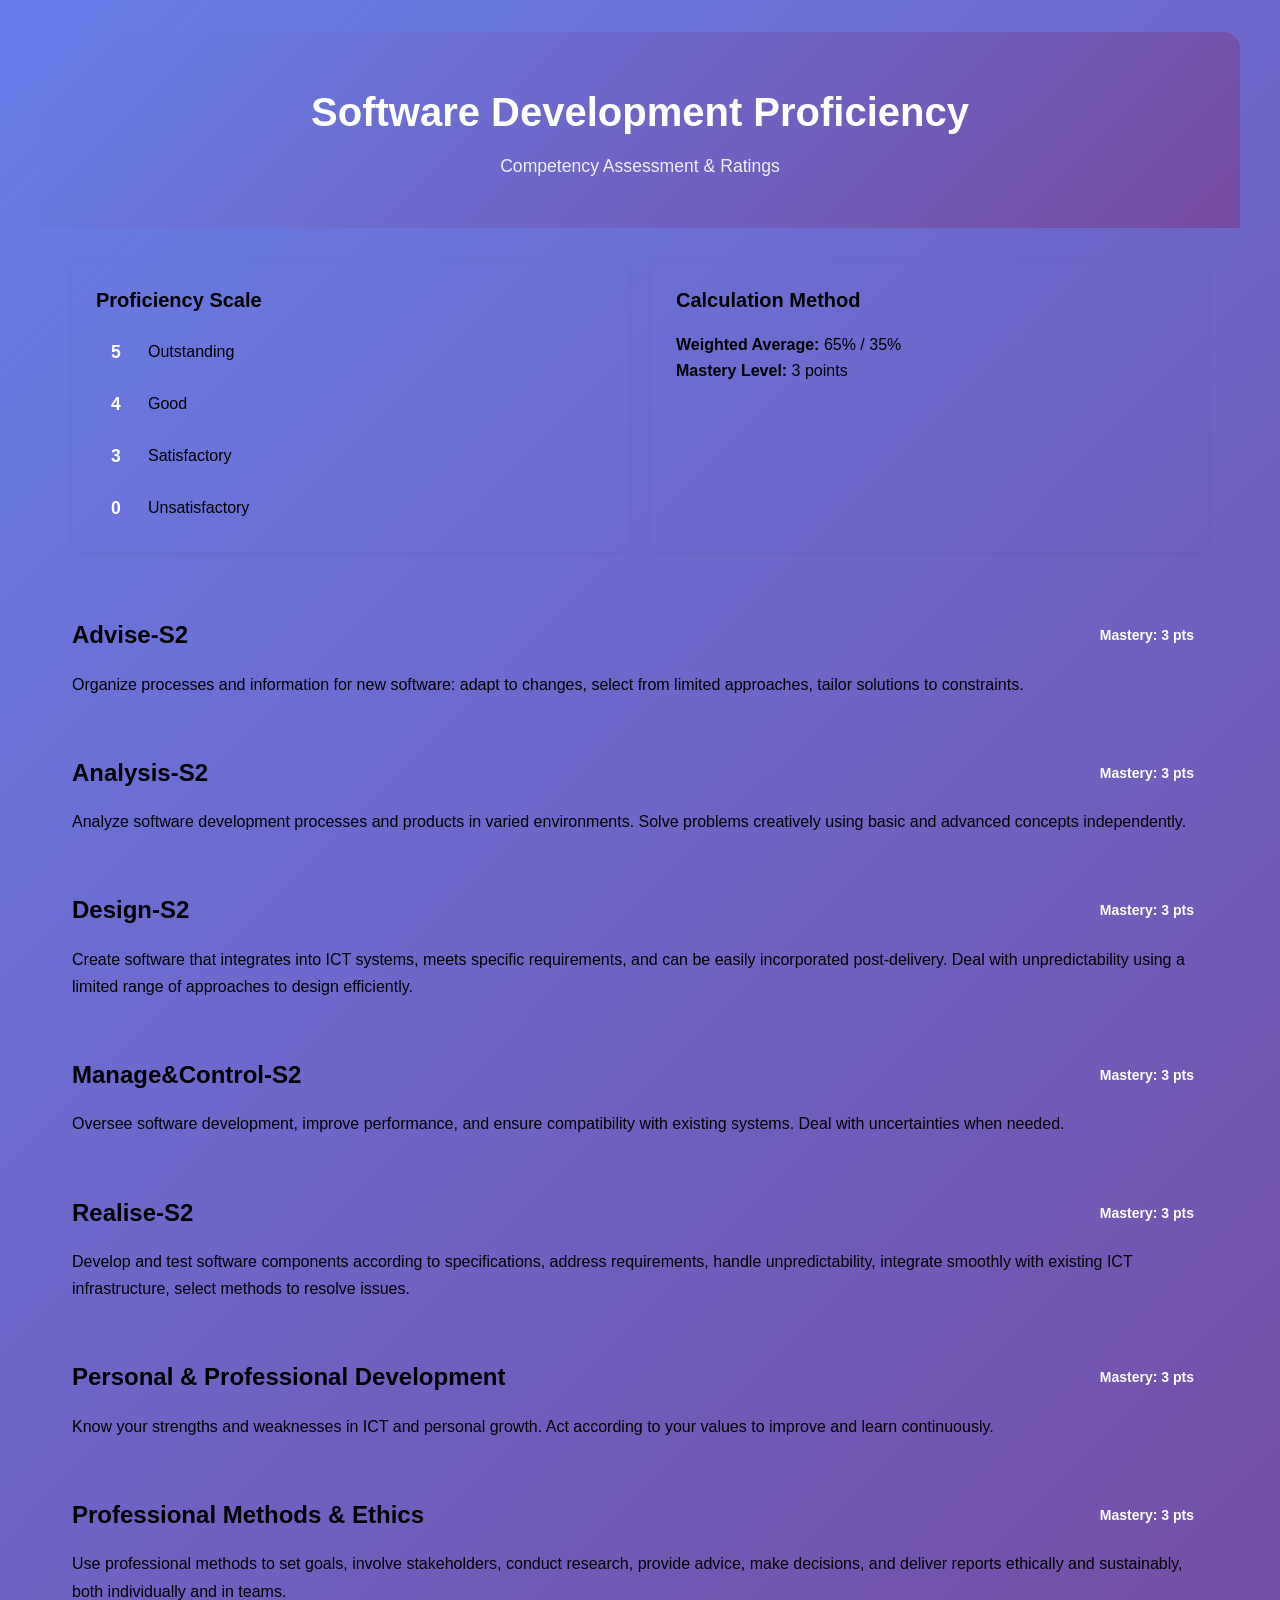
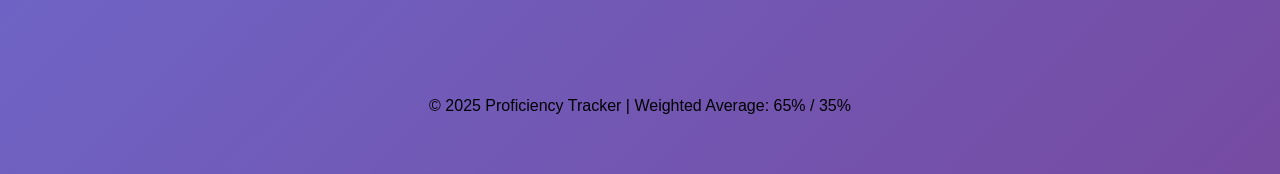
==== index.html @ 9badc114 "Rename index to index.html" ====
<!DOCTYPE html>
<html lang="en">
<head>
    <meta charset="UTF-8">
    <meta name="viewport" content="width=device-width, initial-scale=1.0">
    <title>Proficiency Tracker - Software Development</title>
    <link rel="stylesheet" href="styles.css">
</head>
<body>
    <div class="container">
        <header>
            <h1>Software Development Proficiency</h1>
            <p class="subtitle">Competency Assessment & Ratings</p>
        </header>

        <div class="info-section">
            <div class="info-card">
                <h3>Proficiency Scale</h3>
                <div class="rating-legend">
                    <div class="legend-item">
                        <span class="badge outstanding">5</span>
                        <span>Outstanding</span>
                    </div>
                    <div class="legend-item">
                        <span class="badge good">4</span>
                        <span>Good</span>
                    </div>
                    <div class="legend-item">
                        <span class="badge satisfactory">3</span>
                        <span>Satisfactory</span>
                    </div>
                    <div class="legend-item">
                        <span class="badge unsatisfactory">0</span>
                        <span>Unsatisfactory</span>
                    </div>
                </div>
            </div>
            <div class="info-card">
                <h3>Calculation Method</h3>
                <p><strong>Weighted Average:</strong> 65% / 35%</p>
                <p><strong>Mastery Level:</strong> 3 points</p>
            </div>
        </div>

        <div class="competencies">
            <div class="competency-card">
                <div class="competency-header">
                    <h2>Advise-S2</h2>
                    <span class="mastery-badge">Mastery: 3 pts</span>
                </div>
                <p class="description">Organize processes and information for new software:  adapt to changes, select from limited approaches, tailor solutions to constraints.</p>
                <div class="rating-bars">
                    <div class="rating-bar">
                        <div class="bar-fill" data-rating="5" style="width: 100%"></div>
                    </div>
                </div>
            </div>

            <div class="competency-card">
                <div class="competency-header">
                    <h2>Analysis-S2</h2>
                    <span class="mastery-badge">Mastery: 3 pts</span>
                </div>
                <p class="description">Analyze software development processes and products in varied environments. Solve problems creatively using basic and advanced concepts independently.</p>
                <div class="rating-bars">
                    <div class="rating-bar">
                        <div class="bar-fill" data-rating="5" style="width: 100%"></div>
                    </div>
                </div>
            </div>

            <div class="competency-card">
                <div class="competency-header">
                    <h2>Design-S2</h2>
                    <span class="mastery-badge">Mastery: 3 pts</span>
                </div>
                <p class="description">Create software that integrates into ICT systems, meets specific requirements, and can be easily incorporated post-delivery. Deal with unpredictability using a limited range of approaches to design efficiently.</p>
                <div class="rating-bars">
                    <div class="rating-bar">
                        <div class="bar-fill" data-rating="5" style="width: 100%"></div>
                    </div>
                </div>
            </div>

            <div class="competency-card">
                <div class="competency-header">
                    <h2>Manage&Control-S2</h2>
                    <span class="mastery-badge">Mastery: 3 pts</span>
                </div>
                <p class="description">Oversee software development, improve performance, and ensure compatibility with existing systems. Deal with uncertainties when needed.</p>
                <div class="rating-bars">
                    <div class="rating-bar">
                        <div class="bar-fill" data-rating="5" style="width: 100%"></div>
                    </div>
                </div>
            </div>

            <div class="competency-card">
                <div class="competency-header">
                    <h2>Realise-S2</h2>
                    <span class="mastery-badge">Mastery: 3 pts</span>
                </div>
                <p class="description">Develop and test software components according to specifications, address requirements, handle unpredictability, integrate smoothly with existing ICT infrastructure, select methods to resolve issues.</p>
                <div class="rating-bars">
                    <div class="rating-bar">
                        <div class="bar-fill" data-rating="5" style="width: 100%"></div>
                    </div>
                </div>
            </div>

            <div class="competency-card">
                <div class="competency-header">
                    <h2>Personal & Professional Development</h2>
                    <span class="mastery-badge">Mastery: 3 pts</span>
                </div>
                <p class="description">Know your strengths and weaknesses in ICT and personal growth. Act according to your values to improve and learn continuously. </p>
                <div class="rating-bars">
                    <div class="rating-bar">
                        <div class="bar-fill" data-rating="5" style="width: 100%"></div>
                    </div>
                </div>
            </div>

            <div class="competency-card">
                <div class="competency-header">
                    <h2>Professional Methods & Ethics</h2>
                    <span class="mastery-badge">Mastery: 3 pts</span>
                </div>
                <p class="description">Use professional methods to set goals, involve stakeholders, conduct research, provide advice, make decisions, and deliver reports ethically and sustainably, both individually and in teams.</p>
                <div class="rating-bars">
                    <div class="rating-bar">
                        <div class="bar-fill" data-rating="5" style="width:  100%"></div>
                    </div>
                </div>
            </div>
        </div>

        <footer>
            <p>© 2025 Proficiency Tracker | Weighted Average: 65% / 35%</p>
        </footer>
    </div>

    <script src="script.js"></script>
</body>
</html>
---- styles.css ----
* {
    margin: 0;
    padding: 0;
    box-sizing: border-box;
}

: root {
    --primary: #2563eb;
    --secondary: #64748b;
    --outstanding: #10b981;
    --good: #3b82f6;
    --satisfactory: #f59e0b;
    --unsatisfactory: #ef4444;
    --bg-light: #f8fafc;
    --bg-white: #ffffff;
    --text-dark: #1e293b;
    --text-light: #64748b;
    --border: #e2e8f0;
    --shadow: rgba(0, 0, 0, 0.1);
}

body {
    font-family: -apple-system, BlinkMacSystemFont, 'Segoe UI', Roboto, 'Helvetica Neue', Arial, sans-serif;
    background: linear-gradient(135deg, #667eea 0%, #764ba2 100%);
    color: var(--text-dark);
    line-height: 1.6;
    min-height: 100vh;
    padding: 2rem 1rem;
}

.container {
    max-width: 1200px;
    margin: 0 auto;
    background: var(--bg-white);
    border-radius: 16px;
    box-shadow: 0 20px 60px var(--shadow);
    overflow: hidden;
}

header {
    background: linear-gradient(135deg, #667eea 0%, #764ba2 100%);
    color: white;
    padding: 3rem 2rem;
    text-align: center;
}

header h1 {
    font-size: 2.5rem;
    font-weight: 700;
    margin-bottom: 0.5rem;
}

.subtitle {
    font-size: 1.1rem;
    opacity: 0.9;
}

.info-section {
    display: grid;
    grid-template-columns: repeat(auto-fit, minmax(300px, 1fr));
    gap: 1.5rem;
    padding: 2rem;
    background: var(--bg-light);
    border-bottom: 2px solid var(--border);
}

.info-card {
    background: var(--bg-white);
    padding: 1.5rem;
    border-radius: 12px;
    box-shadow: 0 2px 8px rgba(0, 0, 0, 0.05);
}

.info-card h3 {
    color: var(--primary);
    margin-bottom: 1rem;
    font-size: 1.25rem;
}

.rating-legend {
    display: flex;
    flex-direction: column;
    gap: 0.75rem;
}

.legend-item {
    display: flex;
    align-items: center;
    gap: 0.75rem;
}

.badge {
    display: inline-flex;
    align-items: center;
    justify-content: center;
    width: 40px;
    height: 40px;
    border-radius: 8px;
    color: white;
    font-weight: 600;
    font-size: 1.1rem;
}

.badge.outstanding {
    background: var(--outstanding);
}

.badge.good {
    background: var(--good);
}

.badge.satisfactory {
    background: var(--satisfactory);
}

.badge.unsatisfactory {
    background: var(--unsatisfactory);
}

.competencies {
    padding: 2rem;
    display: grid;
    gap: 1.5rem;
}

. competency-card {
    background: var(--bg-white);
    border: 2px solid var(--border);
    border-radius: 12px;
    padding: 1.5rem;
    transition: all 0.3s ease;
}

.competency-card:hover {
    border-color: var(--primary);
    box-shadow: 0 8px 24px rgba(102, 126, 234, 0.15);
    transform: translateY(-2px);
}

.competency-header {
    display: flex;
    justify-content: space-between;
    align-items: center;
    margin-bottom: 1rem;
    flex-wrap: wrap;
    gap: 0.5rem;
}

.competency-header h2 {
    color: var(--primary);
    font-size: 1.5rem;
    font-weight: 600;
}

.mastery-badge {
    background: var(--satisfactory);
    color: white;
    padding: 0.375rem 0.875rem;
    border-radius: 20px;
    font-size: 0.875rem;
    font-weight: 600;
}

.description {
    color: var(--text-light);
    margin-bottom: 1.25rem;
    line-height: 1.7;
}

.rating-bars {
    display: flex;
    flex-direction: column;
    gap: 0.5rem;
}

.rating-bar {
    background: var(--bg-light);
    height: 12px;
    border-radius: 6px;
    overflow:  hidden;
    position: relative;
}

.bar-fill {
    height: 100%;
    border-radius: 6px;
    background: linear-gradient(90deg, var(--good), var(--primary));
    transition: width 1s ease;
    position: relative;
}

. bar-fill::after {
    content: attr(data-rating);
    position: absolute;
    right: 8px;
    top: 50%;
    transform: translateY(-50%);
    color: white;
    font-size: 0.75rem;
    font-weight: 600;
}

footer {
    background: var(--bg-light);
    text-align: center;
    padding: 1.5rem;
    color: var(--text-light);
    border-top: 2px solid var(--border);
}

@media (max-width: 768px) {
    body {
        padding: 1rem;
    }

    header h1 {
        font-size: 1.875rem;
    }

    . subtitle {
        font-size: 1rem;
    }

    .info-section,
    .competencies {
        padding: 1rem;
    }

    .competency-header {
        flex-direction: column;
        align-items: flex-start;
    }
}
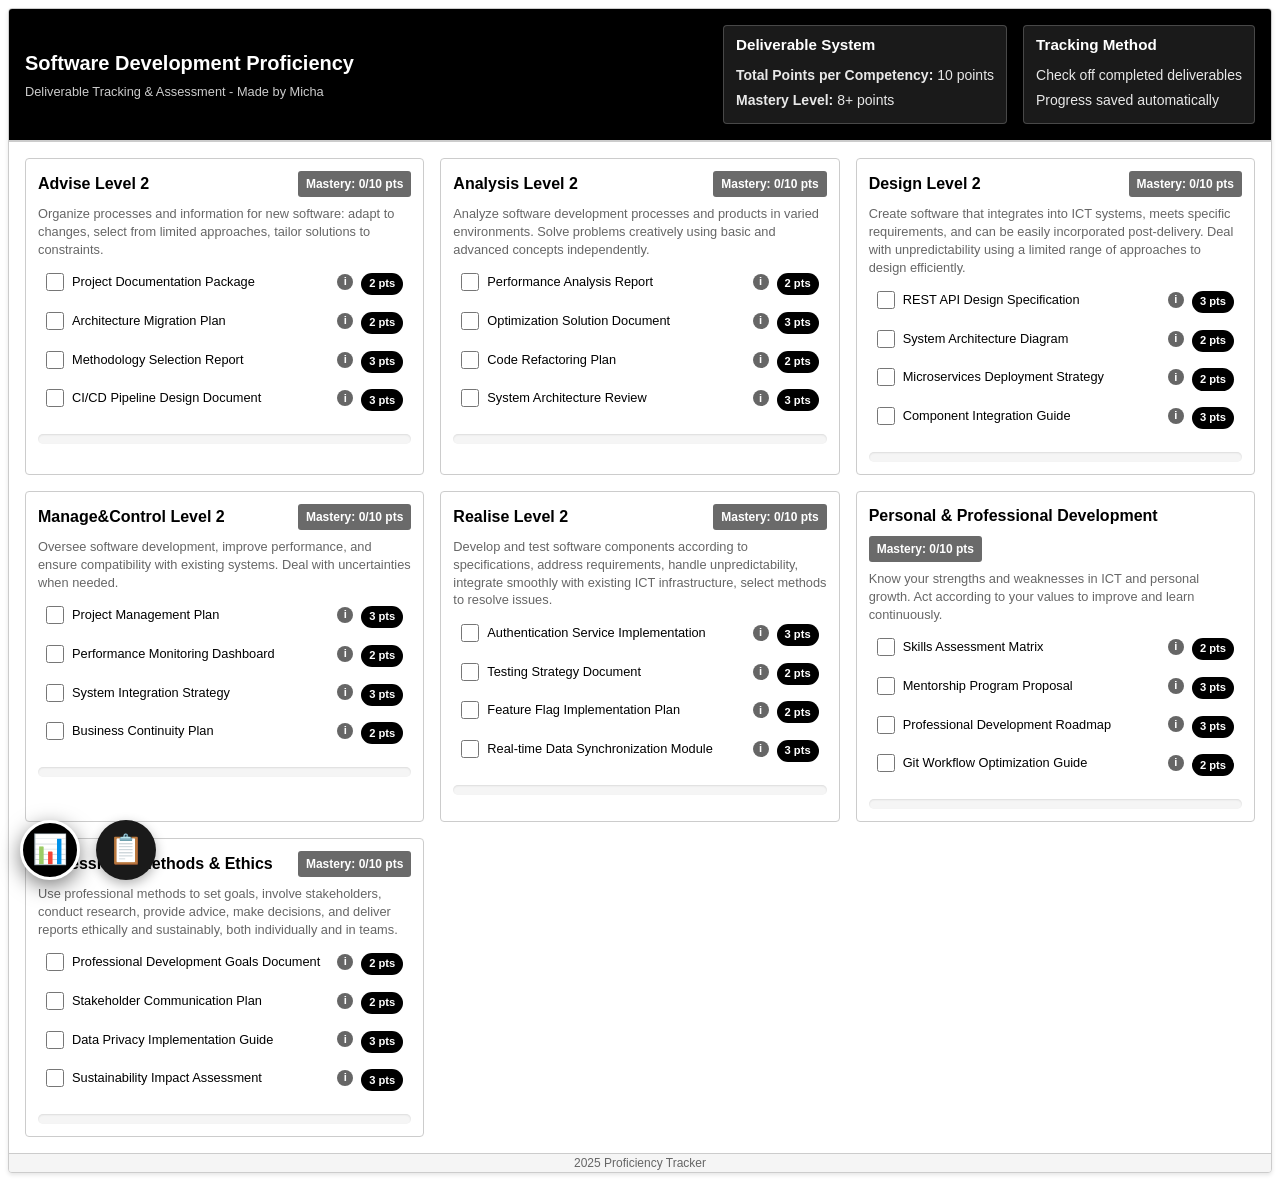
==== commit d6d7d8f5: "latest updates, new interface" ====
--- a/index.html
+++ b/index.html
@@ -7,136 +7,41 @@
     <link rel="stylesheet" href="styles.css">
 </head>
 <body>
+    <!-- Floating Navigation Buttons -->
+    <div class="floating-nav">
+        <a href="index.html" class="floating-btn active" title="KPI Tracker">
+            <span class="icon">📊</span>
+        </a>
+        <a href="projectoverview.html" class="floating-btn" title="Project Overview">
+            <span class="icon">📋</span>
+        </a>
+    </div>
     <div class="container">
-        <header>
-            <h1>Software Development Proficiency</h1>
-            <p class="subtitle">Competency Assessment & Ratings</p>
-        </header>
-
-        <div class="info-section">
-            <div class="info-card">
-                <h3>Proficiency Scale</h3>
-                <div class="rating-legend">
-                    <div class="legend-item">
-                        <span class="badge outstanding">5</span>
-                        <span>Outstanding</span>
-                    </div>
-                    <div class="legend-item">
-                        <span class="badge good">4</span>
-                        <span>Good</span>
-                    </div>
-                    <div class="legend-item">
-                        <span class="badge satisfactory">3</span>
-                        <span>Satisfactory</span>
-                    </div>
-                    <div class="legend-item">
-                        <span class="badge unsatisfactory">0</span>
-                        <span>Unsatisfactory</span>
-                    </div>
+        <div class="top-bar">
+            <div class="title-section">
+                <h1>Software Development Proficiency</h1>
+                <p class="subtitle">Deliverable Tracking & Assessment - Made by Micha</p>
+            </div>
+            <div class="info-section">
+                <div class="info-card">
+                    <h3>Deliverable System</h3>
+                    <p><strong>Total Points per Competency:</strong> 10 points</p>
+                    <p><strong>Mastery Level:</strong> 8+ points</p>
                 </div>
-            </div>
-            <div class="info-card">
-                <h3>Calculation Method</h3>
-                <p><strong>Weighted Average:</strong> 65% / 35%</p>
-                <p><strong>Mastery Level:</strong> 3 points</p>
-            </div>
-        </div>
-
-        <div class="competencies">
-            <div class="competency-card">
-                <div class="competency-header">
-                    <h2>Advise-S2</h2>
-                    <span class="mastery-badge">Mastery: 3 pts</span>
-                </div>
-                <p class="description">Organize processes and information for new software:  adapt to changes, select from limited approaches, tailor solutions to constraints.</p>
-                <div class="rating-bars">
-                    <div class="rating-bar">
-                        <div class="bar-fill" data-rating="5" style="width: 100%"></div>
-                    </div>
-                </div>
-            </div>
-
-            <div class="competency-card">
-                <div class="competency-header">
-                    <h2>Analysis-S2</h2>
-                    <span class="mastery-badge">Mastery: 3 pts</span>
-                </div>
-                <p class="description">Analyze software development processes and products in varied environments. Solve problems creatively using basic and advanced concepts independently.</p>
-                <div class="rating-bars">
-                    <div class="rating-bar">
-                        <div class="bar-fill" data-rating="5" style="width: 100%"></div>
-                    </div>
-                </div>
-            </div>
-
-            <div class="competency-card">
-                <div class="competency-header">
-                    <h2>Design-S2</h2>
-                    <span class="mastery-badge">Mastery: 3 pts</span>
-                </div>
-                <p class="description">Create software that integrates into ICT systems, meets specific requirements, and can be easily incorporated post-delivery. Deal with unpredictability using a limited range of approaches to design efficiently.</p>
-                <div class="rating-bars">
-                    <div class="rating-bar">
-                        <div class="bar-fill" data-rating="5" style="width: 100%"></div>
-                    </div>
-                </div>
-            </div>
-
-            <div class="competency-card">
-                <div class="competency-header">
-                    <h2>Manage&Control-S2</h2>
-                    <span class="mastery-badge">Mastery: 3 pts</span>
-                </div>
-                <p class="description">Oversee software development, improve performance, and ensure compatibility with existing systems. Deal with uncertainties when needed.</p>
-                <div class="rating-bars">
-                    <div class="rating-bar">
-                        <div class="bar-fill" data-rating="5" style="width: 100%"></div>
-                    </div>
-                </div>
-            </div>
-
-            <div class="competency-card">
-                <div class="competency-header">
-                    <h2>Realise-S2</h2>
-                    <span class="mastery-badge">Mastery: 3 pts</span>
-                </div>
-                <p class="description">Develop and test software components according to specifications, address requirements, handle unpredictability, integrate smoothly with existing ICT infrastructure, select methods to resolve issues.</p>
-                <div class="rating-bars">
-                    <div class="rating-bar">
-                        <div class="bar-fill" data-rating="5" style="width: 100%"></div>
-                    </div>
-                </div>
-            </div>
-
-            <div class="competency-card">
-                <div class="competency-header">
-                    <h2>Personal & Professional Development</h2>
-                    <span class="mastery-badge">Mastery: 3 pts</span>
-                </div>
-                <p class="description">Know your strengths and weaknesses in ICT and personal growth. Act according to your values to improve and learn continuously. </p>
-                <div class="rating-bars">
-                    <div class="rating-bar">
-                        <div class="bar-fill" data-rating="5" style="width: 100%"></div>
-                    </div>
-                </div>
-            </div>
-
-            <div class="competency-card">
-                <div class="competency-header">
-                    <h2>Professional Methods & Ethics</h2>
-                    <span class="mastery-badge">Mastery: 3 pts</span>
-                </div>
-                <p class="description">Use professional methods to set goals, involve stakeholders, conduct research, provide advice, make decisions, and deliver reports ethically and sustainably, both individually and in teams.</p>
-                <div class="rating-bars">
-                    <div class="rating-bar">
-                        <div class="bar-fill" data-rating="5" style="width:  100%"></div>
-                    </div>
+                <div class="info-card">
+                    <h3>Tracking Method</h3>
+                    <p>Check off completed deliverables</p>
+                    <p>Progress saved automatically</p>
                 </div>
             </div>
         </div>
 
+        <div class="competencies" id="competencies-container">
+            <!-- Competencies will be loaded dynamically from kpis.json -->
+        </div>
+
         <footer>
-            <p>© 2025 Proficiency Tracker | Weighted Average: 65% / 35%</p>
+            <p>2025 Proficiency Tracker</p>
         </footer>
     </div>
 
--- a/styles.css
+++ b/styles.css
@@ -4,136 +4,183 @@
     box-sizing: border-box;
 }
 
-: root {
-    --primary: #2563eb;
-    --secondary: #64748b;
-    --outstanding: #10b981;
-    --good: #3b82f6;
-    --satisfactory: #f59e0b;
-    --unsatisfactory: #ef4444;
-    --bg-light: #f8fafc;
+/* Floating Navigation Buttons */
+.floating-nav {
+    position: fixed;
+    left: 20px;
+    bottom: 20px;
+    display: flex;
+    flex-direction: row;
+    gap: 1rem;
+    z-index: 1000;
+}
+
+.floating-btn {
+    width: 60px;
+    height: 60px;
+    background: #1a1a1a;
+    color: white;
+    border-radius: 50%;
+    display: flex;
+    align-items: center;
+    justify-content: center;
+    text-decoration: none;
+    box-shadow: 0 4px 12px rgba(0, 0, 0, 0.3);
+    transition: all 0.3s ease;
+    cursor: pointer;
+}
+
+.floating-btn:hover {
+    transform: scale(1.1);
+    background: #333;
+    box-shadow: 0 6px 16px rgba(0, 0, 0, 0.4);
+}
+
+.floating-btn.active {
+    background: #000;
+    box-shadow: 0 6px 20px rgba(0, 0, 0, 0.5);
+    border: 3px solid #fff;
+}
+
+.floating-btn .icon {
+    font-size: 1.8rem;
+}
+
+:root {
+    --primary: #000000;
+    --secondary: #666666;
+    --outstanding: #2a2a2a;
+    --good: #4a4a4a;
+    --satisfactory: #6a6a6a;
+    --unsatisfactory: #d0d0d0;
+    --bg-light: #f5f5f5;
     --bg-white: #ffffff;
-    --text-dark: #1e293b;
-    --text-light: #64748b;
-    --border: #e2e8f0;
+    --text-dark: #000000;
+    --text-light: #666666;
+    --border: #cccccc;
     --shadow: rgba(0, 0, 0, 0.1);
 }
 
 body {
     font-family: -apple-system, BlinkMacSystemFont, 'Segoe UI', Roboto, 'Helvetica Neue', Arial, sans-serif;
-    background: linear-gradient(135deg, #667eea 0%, #764ba2 100%);
+    background: #ffffff;
     color: var(--text-dark);
-    line-height: 1.6;
+    line-height: 1.5;
     min-height: 100vh;
-    padding: 2rem 1rem;
+    padding: 0.5rem;
 }
 
 .container {
-    max-width: 1200px;
+    max-width: 1400px;
     margin: 0 auto;
     background: var(--bg-white);
-    border-radius: 16px;
-    box-shadow: 0 20px 60px var(--shadow);
+    border: 1px solid var(--border);
+    border-radius: 4px;
+    box-shadow: 0 2px 4px var(--shadow);
     overflow: hidden;
 }
 
 header {
-    background: linear-gradient(135deg, #667eea 0%, #764ba2 100%);
-    color: white;
-    padding: 3rem 2rem;
+    background: #000000;
+    color: white;
+    padding: 1rem;
     text-align: center;
+    border-bottom: 2px solid var(--border);
 }
 
 header h1 {
-    font-size: 2.5rem;
+    font-size: 1.5rem;
     font-weight: 700;
+    margin-bottom: 0.25rem;
+}
+
+.subtitle {
+    font-size: 0.875rem;
+    opacity: 0.9;
+}
+
+.top-bar {
+    background: #000000;
+    color: white;
+    padding: 1rem;
+    display: flex;
+    justify-content: space-between;
+    align-items: center;
+    border-bottom: 2px solid var(--border);
+    flex-wrap: wrap;
+    gap: 1rem;
+}
+
+.title-section h1 {
+    font-size: 1.25rem;
+    font-weight: 700;
+    margin-bottom: 0.25rem;
+    color: white;
+}
+
+.title-section .subtitle {
+    font-size: 0.8rem;
+    opacity: 0.8;
+    margin-bottom: 0;
+}
+
+.info-section {
+    display: flex;
+    gap: 1rem;
+    align-items: center;
+}
+
+.info-card {
+    background: rgba(255, 255, 255, 0.1);
+    color: white;
+    padding: 0.5rem 0.75rem;
+    border-radius: 4px;
+    border: 1px solid rgba(255, 255, 255, 0.2);
+    font-size: 0.8rem;
+}
+
+.info-card h3 {
+    color: white;
+    margin-bottom: 0.25rem;
+    font-size: 0.85rem;
+    font-weight: 600;
+}
+
+.info-card p {
+    font-size: 0.75rem;
+    margin: 0.15rem 0;
+    opacity: 0.9;
+}
+
+.info-card h3 {
     margin-bottom: 0.5rem;
-}
-
-.subtitle {
-    font-size: 1.1rem;
-    opacity: 0.9;
-}
-
-.info-section {
+    font-size: 0.95rem;
+    font-weight: 600;
+}
+
+.info-card p {
+    font-size: 0.875rem;
+    margin: 0.25rem 0;
+}
+
+.competencies {
+    padding: 1rem;
     display: grid;
     grid-template-columns: repeat(auto-fit, minmax(300px, 1fr));
-    gap: 1.5rem;
-    padding: 2rem;
-    background: var(--bg-light);
-    border-bottom: 2px solid var(--border);
-}
-
-.info-card {
+    gap: 1rem;
+}
+
+.competency-card {
     background: var(--bg-white);
-    padding: 1.5rem;
-    border-radius: 12px;
-    box-shadow: 0 2px 8px rgba(0, 0, 0, 0.05);
-}
-
-.info-card h3 {
-    color: var(--primary);
-    margin-bottom: 1rem;
-    font-size: 1.25rem;
-}
-
-.rating-legend {
-    display: flex;
-    flex-direction: column;
-    gap: 0.75rem;
-}
-
-.legend-item {
-    display: flex;
-    align-items: center;
-    gap: 0.75rem;
-}
-
-.badge {
-    display: inline-flex;
-    align-items: center;
-    justify-content: center;
-    width: 40px;
-    height: 40px;
-    border-radius: 8px;
-    color: white;
-    font-weight: 600;
-    font-size: 1.1rem;
-}
-
-.badge.outstanding {
-    background: var(--outstanding);
-}
-
-.badge.good {
-    background: var(--good);
-}
-
-.badge.satisfactory {
-    background: var(--satisfactory);
-}
-
-.badge.unsatisfactory {
-    background: var(--unsatisfactory);
-}
-
-.competencies {
-    padding: 2rem;
-    display: grid;
-    gap: 1.5rem;
-}
-
-. competency-card {
-    background: var(--bg-white);
-    border: 2px solid var(--border);
-    border-radius: 12px;
-    padding: 1.5rem;
+    border: 1px solid var(--border);
+    border-radius: 4px;
+    padding: 0.75rem;
     transition: all 0.3s ease;
 }
 
 .competency-card:hover {
     border-color: var(--primary);
-    box-shadow: 0 8px 24px rgba(102, 126, 234, 0.15);
+    box-shadow: 0 4px 8px rgba(0, 0, 0, 0.15);
     transform: translateY(-2px);
 }
 
@@ -141,89 +188,179 @@
     display: flex;
     justify-content: space-between;
     align-items: center;
-    margin-bottom: 1rem;
+    margin-bottom: 0.5rem;
     flex-wrap: wrap;
     gap: 0.5rem;
 }
 
 .competency-header h2 {
     color: var(--primary);
-    font-size: 1.5rem;
+    font-size: 1rem;
     font-weight: 600;
 }
 
 .mastery-badge {
     background: var(--satisfactory);
     color: white;
-    padding: 0.375rem 0.875rem;
-    border-radius: 20px;
-    font-size: 0.875rem;
+    padding: 0.25rem 0.5rem;
+    border-radius: 3px;
+    font-size: 0.75rem;
     font-weight: 600;
 }
 
 .description {
     color: var(--text-light);
-    margin-bottom: 1.25rem;
-    line-height: 1.7;
-}
-
-.rating-bars {
+    margin-bottom: 0.5rem;
+    line-height: 1.4;
+    font-size: 0.8rem;
+}
+
+.deliverables {
     display: flex;
     flex-direction: column;
+    gap: 0.25rem;
+}
+
+.deliverable-item {
+    display: flex;
+    align-items: flex-start;
     gap: 0.5rem;
-}
-
-.rating-bar {
+    font-size: 0.8rem;
+    line-height: 1.4;
+    padding: 0.4rem 0.5rem;
+    border-radius: 4px;
+    transition: background-color 0.2s ease;
+    justify-content: space-between;
+}
+
+.deliverable-item:hover {
+    background-color: var(--bg-light);
+}
+
+.deliverable-item input[type="checkbox"] {
+    width: 18px;
+    height: 18px;
+    accent-color: var(--primary);
+    cursor: pointer;
+}
+
+.deliverable-item label {
+    flex: 1;
+    cursor: pointer;
+    color: var(--text-dark);
+    font-weight: 500;
+    margin-bottom: 0;
+}
+
+.deliverable-content {
+    flex: 1;
+    display: flex;
+    flex-direction: column;
+}
+
+.deliverable-title-row {
+    display: flex;
+    align-items: center;
+    gap: 0.5rem;
+}
+
+.info-icon {
+    width: 16px;
+    height: 16px;
+    background: var(--text-light);
+    color: white;
+    border-radius: 50%;
+    display: flex;
+    align-items: center;
+    justify-content: center;
+    font-size: 0.7rem;
+    font-weight: bold;
+    cursor: pointer;
+    transition: all 0.2s ease;
+    flex-shrink: 0;
+}
+
+.info-icon:hover {
+    background: var(--primary);
+    transform: scale(1.1);
+}
+
+.deliverable-subtitle {
+    color: var(--text-light);
+    font-size: 0.75rem;
+    line-height: 1.3;
+    margin-top: 0.25rem;
+    transition: all 0.3s ease;
+    max-height: 0;
+    overflow: hidden;
+    opacity: 0;
+}
+
+.deliverable-subtitle.expanded {
+    opacity: 1;
+    max-height: 100px;
+}
+
+.points {
+    background: var(--primary);
+    color: white;
+    padding: 0.2rem 0.5rem;
+    border-radius: 12px;
+    font-size: 0.7rem;
+    font-weight: 600;
+    min-width: 40px;
+    text-align: center;
+}
+
+.progress-container {
+    margin-top: 1rem;
+}
+
+.progress-bar {
     background: var(--bg-light);
-    height: 12px;
-    border-radius: 6px;
-    overflow:  hidden;
+    height: 10px;
+    border-radius: 5px;
+    overflow: hidden;
     position: relative;
-}
-
-.bar-fill {
+    box-shadow: inset 0 1px 2px rgba(0, 0, 0, 0.1);
+}
+
+.progress-fill {
     height: 100%;
-    border-radius: 6px;
-    background: linear-gradient(90deg, var(--good), var(--primary));
-    transition: width 1s ease;
+    background: linear-gradient(90deg, var(--primary), var(--good));
+    border-radius: 5px;
+    transition: width 0.5s ease;
     position: relative;
-}
-
-. bar-fill::after {
-    content: attr(data-rating);
-    position: absolute;
-    right: 8px;
-    top: 50%;
-    transform: translateY(-50%);
-    color: white;
-    font-size: 0.75rem;
-    font-weight: 600;
 }
 
 footer {
     background: var(--bg-light);
     text-align: center;
-    padding: 1.5rem;
     color: var(--text-light);
-    border-top: 2px solid var(--border);
+    border-top: 1px solid var(--border);
+    font-size: 0.75rem;
 }
 
 @media (max-width: 768px) {
     body {
-        padding: 1rem;
+        padding: 0.25rem;
     }
 
     header h1 {
-        font-size: 1.875rem;
-    }
-
-    . subtitle {
-        font-size: 1rem;
+        font-size: 1.25rem;
+    }
+
+    .subtitle {
+        font-size: 0.75rem;
     }
 
     .info-section,
     .competencies {
-        padding: 1rem;
+        padding: 0.5rem;
+    }
+
+    .competencies {
+        grid-template-columns: 1fr;
     }
 
     .competency-header {
